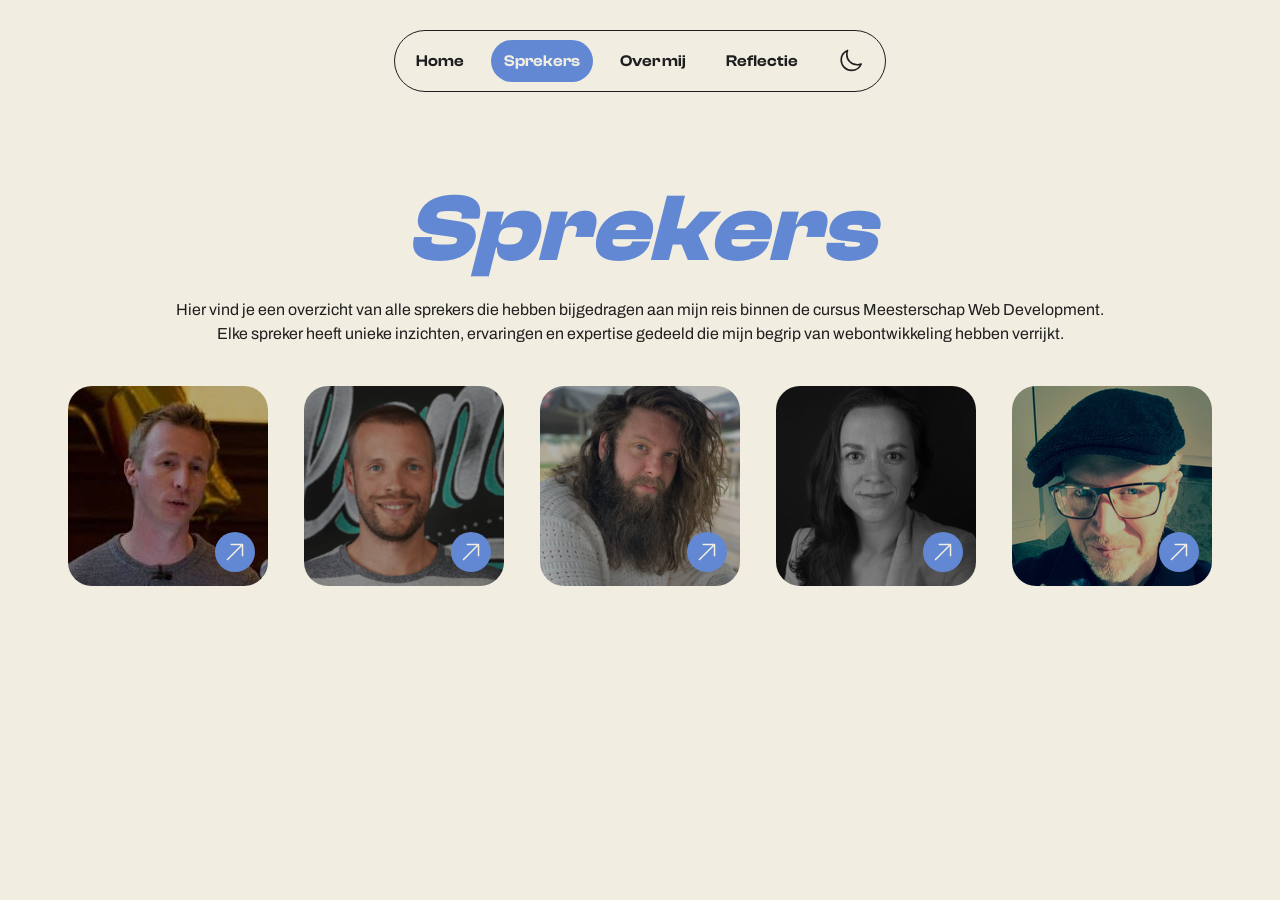
==== speakers.html @ 38be0c8f "sprekers Co-authored-by: Copilot <copilot@github.com>" ====
<!DOCTYPE html>
<html lang="en">
<head>
    <meta charset="UTF-8">
    <meta name="viewport" content="width=device-width, initial-scale=1.0">
    <title>Blog Kelly Kha</title>
    <link href="styles/style.css" rel="stylesheet">
    <link rel="icon" type="image/png" sizes="32x32" href="images/favicon-32x32.png?v=3">
</head>

<body class="container speakers">
    <header>
        <div>
            <a href="index.html">
                <img class="logo" src="images/logo.png" alt="logo">
            </a>

            <button class="menu">
                <svg xmlns="http://www.w3.org/2000/svg" fill="none" viewBox="0 0 24 24" stroke-width="1.5" stroke="currentColor">
                    <path stroke-linecap="round" stroke-linejoin="round" d="M3.75 6.75h16.5M3.75 12h16.5m-16.5 5.25h16.5" />
                </svg>
            </button>
        </div>


        <nav>
            <ul>
                <li><a href="index.html">Home</a></li>
                <li><a class="active" href="speakers.html">Sprekers</a></li>
                <li><a href="about.html">Over mij</a></li>
                <li><a href="reflection.html">Reflectie</a></li>

                <li>
                    <label for="colorscheme-btn">
                    <input type="checkbox" name="colorscheme-btn">
                    <svg xmlns="http://www.w3.org/2000/svg" fill="none" viewBox="0 0 24 24" stroke-width="1.5" stroke="currentColor" class="size-6">
                    <path stroke-linecap="round" stroke-linejoin="round" d="M21.752 15.002A9.72 9.72 0 0 1 18 15.75c-5.385 0-9.75-4.365-9.75-9.75 0-1.33.266-2.597.748-3.752A9.753 9.753 0 0 0 3 11.25C3 16.635 7.365 21 12.75 21a9.753 9.753 0 0 0 9.002-5.998Z" />
                    </svg>
                </label>
                </li>
            </ul>  
        </nav>
    </header>

    <section class="spreker-content">
        <h1>Sprekers</h1>
        <p>Hier vind je een overzicht van alle sprekers die hebben bijgedragen aan mijn reis binnen de cursus Meesterschap Web Development. <br> Elke spreker heeft unieke inzichten, ervaringen en expertise gedeeld die mijn begrip van webontwikkeling hebben verrijkt.</p>
        
        <div class="sprekers-container">
            <div class="sprekers-card">
                <div class="front">
                    <img src="images/spreker-kilian.png" alt="Kilian Valkhof">

                    <button> 
                        <a href="https://www.kilianvalkhof.com/" target="_blank">
                            <svg xmlns="http://www.w3.org/2000/svg" fill="none" viewBox="0 0 24 24" stroke-width="1.5" stroke="currentColor" class="size-6">
                            <path stroke-linecap="round" stroke-linejoin="round" d="m4.5 19.5 15-15m0 0H8.25m11.25 0v11.25" />
                            </svg>
                        </a>
                    </button>
                </div>
                <div class="back">
                    <h2>Kilian Valkhof</h2>
                    <div class="back-content">
                        <p>Polypane</p>
                        <p>Minder javascript</p>
                    </div>

                    <button> 
                        <a href="https://www.kilianvalkhof.com/" target="_blank">
                            <svg xmlns="http://www.w3.org/2000/svg" fill="none" viewBox="0 0 24 24" stroke-width="1.5" stroke="currentColor" class="size-6">
                            <path stroke-linecap="round" stroke-linejoin="round" d="m4.5 19.5 15-15m0 0H8.25m11.25 0v11.25" />
                            </svg>
                        </a>
                    </button>
                </div>
            </div>

            <div class="sprekers-card">
                <div class="front">
                    <img src="images/spreker-nils.png" alt="Nils Binder">

                    <button> 
                        <a href="https://www.kilianvalkhof.com/" target="_blank">
                            <svg xmlns="http://www.w3.org/2000/svg" fill="none" viewBox="0 0 24 24" stroke-width="1.5" stroke="currentColor" class="size-6">
                            <path stroke-linecap="round" stroke-linejoin="round" d="m4.5 19.5 15-15m0 0H8.25m11.25 0v11.25" />
                            </svg>
                        </a>
                    </button>
                </div>
                <div class="back">
                    <h2>Nils binder</h2>
                    <div class="back-content">
                        <p>9ELEMENTS</p>
                        <p>combine fun coding in the workfield</p>
                    </div>

                    <button> 
                        <a href="https://www.kilianvalkhof.com/" target="_blank">
                            <svg xmlns="http://www.w3.org/2000/svg" fill="none" viewBox="0 0 24 24" stroke-width="1.5" stroke="currentColor" class="size-6">
                            <path stroke-linecap="round" stroke-linejoin="round" d="m4.5 19.5 15-15m0 0H8.25m11.25 0v11.25" />
                            </svg>
                        </a>
                    </button>
                </div>
            </div>

            <div class="sprekers-card">
                <div class="front">
                    <img src="images/spreker-robbert.png" alt="Robbert Broersma">

                    <button> 
                        <a href="https://www.kilianvalkhof.com/" target="_blank">
                            <svg xmlns="http://www.w3.org/2000/svg" fill="none" viewBox="0 0 24 24" stroke-width="1.5" stroke="currentColor" class="size-6">
                            <path stroke-linecap="round" stroke-linejoin="round" d="m4.5 19.5 15-15m0 0H8.25m11.25 0v11.25" />
                            </svg>
                        </a>
                    </button>
                </div>
                <div class="back">
                    <h2>Robbert Broersma</h2>
                    <div class="back-content">
                        <p>NL design system</p>
                        <p>Opbouw van formulier</p>
                    </div>

                    <button> 
                        <a href="https://www.kilianvalkhof.com/" target="_blank">
                            <svg xmlns="http://www.w3.org/2000/svg" fill="none" viewBox="0 0 24 24" stroke-width="1.5" stroke="currentColor" class="size-6">
                            <path stroke-linecap="round" stroke-linejoin="round" d="m4.5 19.5 15-15m0 0H8.25m11.25 0v11.25" />
                            </svg>
                        </a>
                    </button>
                </div>
            </div>

            <div class="sprekers-card">
                <div class="front">
                    <img src="images/spreker-rosa.png" alt="Rosa Schuurman">

                    <button> 
                        <a href="https://www.kilianvalkhof.com/" target="_blank">
                            <svg xmlns="http://www.w3.org/2000/svg" fill="none" viewBox="0 0 24 24" stroke-width="1.5" stroke="currentColor" class="size-6">
                            <path stroke-linecap="round" stroke-linejoin="round" d="m4.5 19.5 15-15m0 0H8.25m11.25 0v11.25" />
                            </svg>
                        </a>
                    </button>
                </div>
                <div class="back">
                    <h2>Rosa Schuurman</h2>
                    <div class="back-content">
                        <p>travelling server</p>
                        <p>planned obsolescence</p>
                    </div>

                    <button> 
                        <a href="https://www.kilianvalkhof.com/" target="_blank">
                            <svg xmlns="http://www.w3.org/2000/svg" fill="none" viewBox="0 0 24 24" stroke-width="1.5" stroke="currentColor" class="size-6">
                            <path stroke-linecap="round" stroke-linejoin="round" d="m4.5 19.5 15-15m0 0H8.25m11.25 0v11.25" />
                            </svg>
                        </a>
                    </button>
                </div>
            </div>

            <div class="sprekers-card">
                <div class="front">
                    <img src="images/spreker-johan.png" alt="johan huijkman">

                    <button> 
                        <a href="https://www.kilianvalkhof.com/" target="_blank">
                            <svg xmlns="http://www.w3.org/2000/svg" fill="none" viewBox="0 0 24 24" stroke-width="1.5" stroke="currentColor" class="size-6">
                            <path stroke-linecap="round" stroke-linejoin="round" d="m4.5 19.5 15-15m0 0H8.25m11.25 0v11.25" />
                            </svg>
                        </a>
                    </button>
                </div>
                <div class="back">
                    <h2>johan huijkman</h2>
                    <div class="back-content">
                        <p>accessibility</p>
                    </div>

                    <button> 
                        <a href="https://www.kilianvalkhof.com/" target="_blank">
                            <svg xmlns="http://www.w3.org/2000/svg" fill="none" viewBox="0 0 24 24" stroke-width="1.5" stroke="currentColor" class="size-6">
                            <path stroke-linecap="round" stroke-linejoin="round" d="m4.5 19.5 15-15m0 0H8.25m11.25 0v11.25" />
                            </svg>
                        </a>
                    </button>
                </div>
            </div>
        </div>
    </section>

    


    <script src="script/script.js"></script>
</body>
</html>
---- styles/style.css ----
@import './fonts.css';
@import './base.css';

section {
    display: flex;
    flex-direction: column;
    align-items: center;
    gap: var(--size-xl);

    width: 100%;
    padding: var(--size-4xl) var(--size-2xl);
}

.overlay {
    display: none;
    position: fixed;
    inset: 0;
    background-color: rgba(0, 0, 0, 0.6);
    z-index: 5;
    transition: opacity 0.3s ease;
}

body.dimmed .overlay {
    display: block;
}

/* spreker styling */
.spreker-content{
    text-align: center;
}





/* flip animatie */
/* .sprekers-container{
  perspective: 800px;
}

.sprekers-cardd {
  position: relative;
  width: 200px;
  height: 200px;
  transform-style: preserve-3d;
}

.sprekers-card:hover {
  animation: flip 4s infinite linear;
}

.front, .back {
  position: absolute;
  width: 100%;
  height: 100%;
  backface-visibility: hidden;
}

.back {
  transform: rotateY(180deg);
  background: lightcoral;
}

.front {
  background: lightblue;
}

@keyframes flip {
  to {
    transform: rotateY(360deg);
  }
} */

.sprekers-container {
    perspective: 800px;
    display: inline-block;
    padding: 20px;

    display: flex;
    flex-direction: column;
    justify-content: center;
    gap: var(--size-4xl);
}

.sprekers-card {
    position: relative;
    width: 200px;
    height: 200px;
    transform-style: preserve-3d;

    transition: transform 0.6s;
}

.sprekers-card:hover {
    transform: rotateY(180deg) scale(1.2);
    z-index: 2;
}

.sprekers-container:has(.sprekers-card:hover) .sprekers-card {
    transform: scale(0.9);

    & img {
        filter: brightness(0.7) grayscale(100%);
    }
}

.sprekers-container:has(.sprekers-card:hover) .sprekers-card:hover {
    transform: rotateY(180deg) scale(1.2);

    & img {
        filter: brightness(0.7) grayscale(0%);
    }
}

.front, .back {
    border-radius: var(--size-2xl);
    overflow: hidden;
    position: absolute;
    width: 100%;
    height: 100%;
    backface-visibility: hidden;
}

.front img {
    width: 100%;
    height: 100%;
    object-fit: cover;
    filter: brightness(0.7);
}

.sprekers-card button {
    position: absolute;
    width: 40px;
    height: 40px;
    bottom: 1em;
    right: 1em;

    background: var(--colour-primary);
    border-radius: 50%;
    border: none;
    cursor: pointer;
    padding: 8px;

    & svg {
        color: var(--colour-background);
    }
}

.back {
  background: var(--colour-text);
  color: var(--colour-background);
  transform: rotateY(180deg);
  padding: var(--size-2xl) var(--size-xl);

  display: flex;
  flex-direction: column;
  gap: var(--size-base);
  justify-content: center;
  align-items: center;
}

.back h2{
    color: var(--colour-background);
    font-family: 'ClashDisplay-semibold', serif;
    text-transform: uppercase;
}

.back-content {
    display: flex;
    flex-direction: column;
    align-items: center;
    height: fit-content;
    gap: var(--size-xxs);
}

.back p{
    font-family: 'Archivo-Regular', serif;
    font-size: var(--size-xs);
    border: solid 1px var(--colour-background);
    width: fit-content;
    border-radius: 25px;
    padding: var(--size-xxs) var(--size-xs);
}


@media (min-width: 768px) {
	.container{
		max-width: 768px;
	}

    section {
        padding: var(--size-6xl) var(--size-4xl);
    }

    p {
        font-size: var(--size-sm);
    }

    .header-container {
        align-self: center;
        text-align: center;
        width: 60%;
        
        & div:nth-of-type(1) {
            display: flex;
            flex-direction: column;
            gap: var(--size-xxs);
        }

        & .header-image {
            position: relative;
            margin-top: var(--size-9xl);
            min-height: 300px;
            width: 100%;

            & img {
                position: absolute;
                left: 50%;
                transform: translateX(-50%);
                bottom: 0;

                transition: transform 0.3s ease;
            }

            & .item-header:nth-child(2) {
                width: 15vw;
                transform: translate(-120%, -60%) rotate(-10deg);
                cursor: pointer;
            }

            & .item-header:nth-child(2):hover{
                transform: translate(-120%, -75%) rotate(-10deg);
            }

            & .item-header:nth-child(2).is-active {
                z-index: 10;
                transform: translate(-200%, -120%) rotate(0deg) scale(1.8);
            }
        }
    }

    .index h1,
    .speakers h1 {
        font-size: var(--size-8xl);
        font-style: italic;
        color: var(--colour-primary);
    }

    .index h2{
        font-size: var(--size-xl);
        color: var(--colour-primary);
        font-family: 'ClashDisplay-light', serif;
        text-transform: uppercase;
    }

    .back h2{
        font-size: var(--size-xl);
    }

    .sprekers-container {
        flex-direction: row;
    }

}

@media (min-width: 1024px) {
	.container{
		max-width: 1024px;
	}

    section {
        padding: var(--size-6xl) var(--size-6xl);
    }

    p {
        font-size: var(--size-base);
    }
}

@media (min-width: 1280px) {
	.container{
		max-width: 1280px;
	}
}

@media (min-width: 1536px) {
	.container{
		max-width: 1536px;
	}
    
}
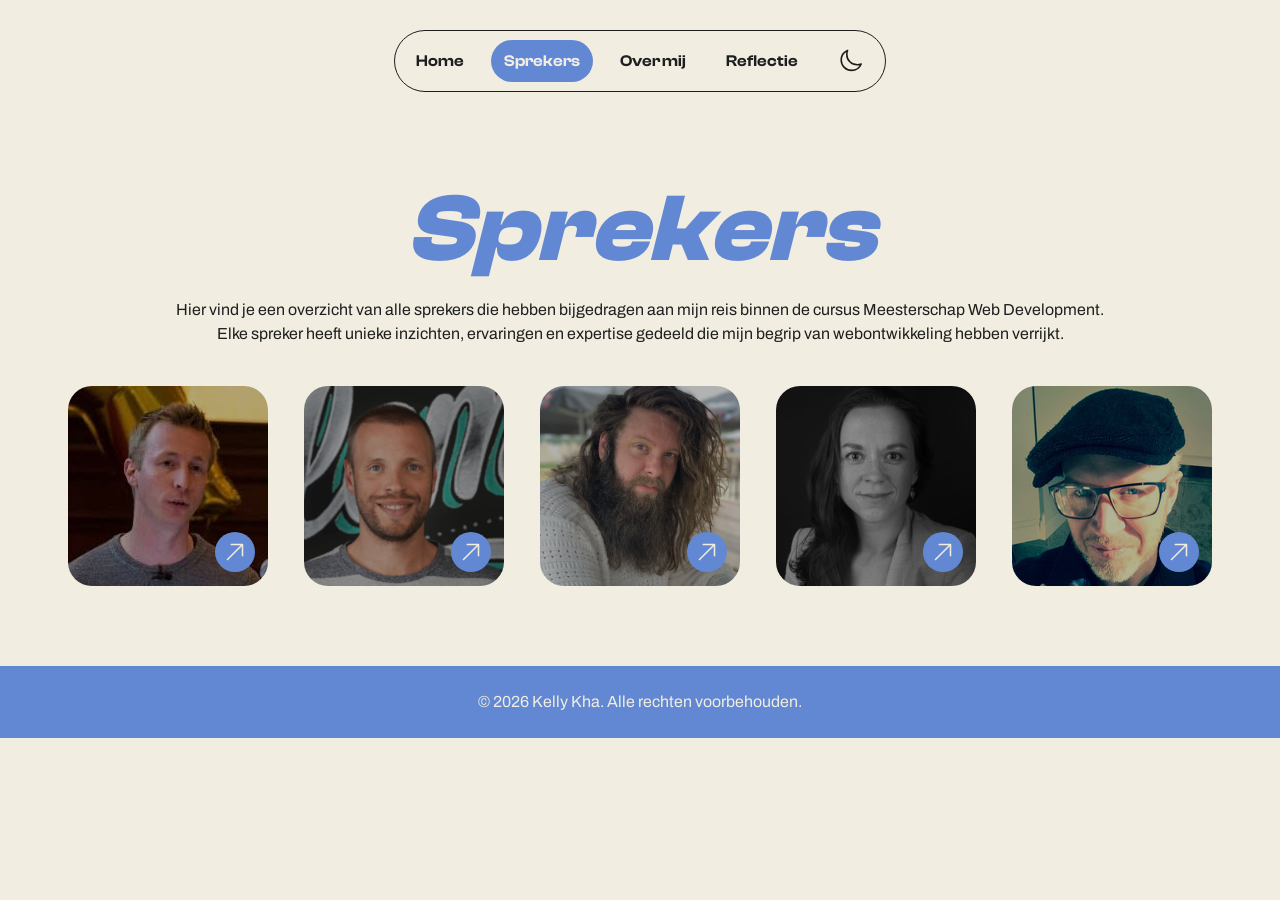
==== commit 10bd83e1: "update Co-authored-by: Copilot <copilot@github.com>" ====
--- a/speakers.html
+++ b/speakers.html
@@ -195,6 +195,9 @@
 
     
 
+    <footer>
+        <p>© 2026 Kelly Kha. Alle rechten voorbehouden.</p>
+    </footer>
 
     <script src="script/script.js"></script>
 </body>
--- a/styles/style.css
+++ b/styles/style.css
@@ -29,6 +29,9 @@
     text-align: center;
 }
 
+.index{
+    overflow-x: hidden;
+}
 
 
 
@@ -73,7 +76,6 @@
 
 .sprekers-container {
     perspective: 800px;
-    display: inline-block;
     padding: 20px;
 
     display: flex;
@@ -167,21 +169,80 @@
 
 .back-content {
     display: flex;
+    width: 100%;
     flex-direction: column;
+    justify-content: center;
     align-items: center;
-    height: fit-content;
     gap: var(--size-xxs);
 }
 
 .back p{
     font-family: 'Archivo-Regular', serif;
     font-size: var(--size-xs);
+    text-align: center;
+
     border: solid 1px var(--colour-background);
-    width: fit-content;
+    width: 100%;
     border-radius: 25px;
     padding: var(--size-xxs) var(--size-xs);
 }
 
+.sprekers-container{
+    animation-name: appear-from-left;
+    animation-timeline: view();
+    animation-range: cover 0% contain 50%;
+    animation-fill-mode: both;
+}
+
+.spreker-content h1, 
+.spreker-content p:not(.back-content p){
+    animation-name: appear-from-right;
+    animation-timeline: view();
+    animation-range: cover 0% contain 50%;
+    animation-fill-mode: both;
+}
+
+footer {
+    text-align: center;
+    padding: var(--size-2xl) var(--size-2xl);
+    background-color: var(--colour-primary);
+    color: var(--colour-background);
+    font-family: 'Archivo-Regular', serif;
+    font-size: var(--size-sm);
+}
+
+/* animaties */
+@keyframes appear{
+	0%{
+		opacity: 0%;
+		scale: 0.5;
+	}
+	
+	100%{
+		opacity: 1;
+		scale: 1;
+	}
+}
+
+@keyframes appear-from-left{
+	0%{
+        transform: translateX(-100%);
+	}
+	
+	100%{
+        transform: translateX(0);
+	}
+}
+
+@keyframes appear-from-right{
+    0%{
+        transform: translateX(100%);
+    }
+    
+    100%{
+        transform: translateX(0);
+    }
+}
 
 @media (min-width: 768px) {
 	.container{
@@ -200,6 +261,8 @@
         align-self: center;
         text-align: center;
         width: 60%;
+
+        margin-top: -5em;
         
         & div:nth-of-type(1) {
             display: flex;
@@ -239,6 +302,10 @@
         }
     }
 
+    .index{
+        gap: var(--size-9xl);
+    }
+
     .index h1,
     .speakers h1 {
         font-size: var(--size-8xl);
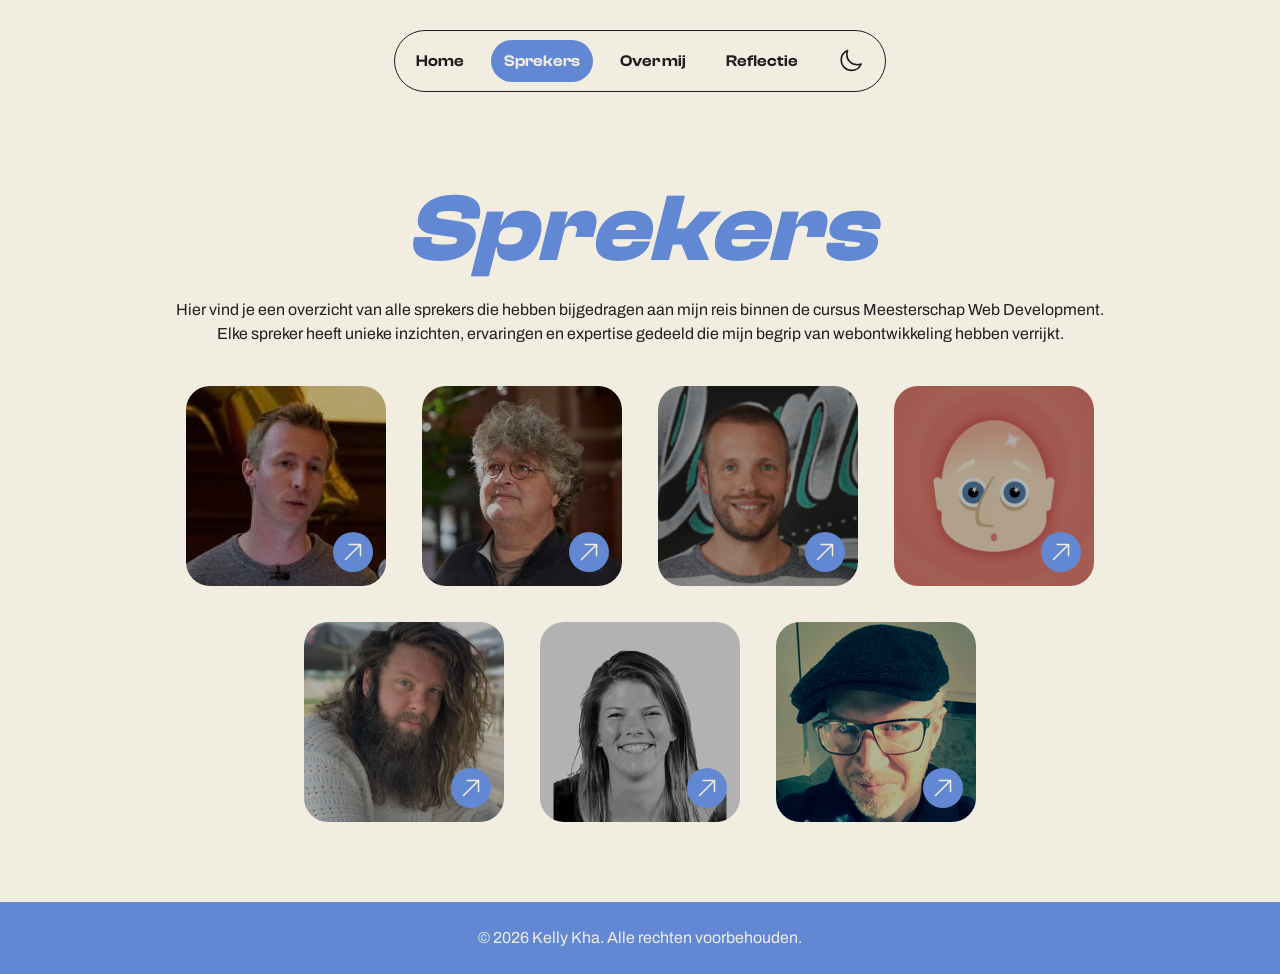
==== commit 99d4a663: "even updaten" ====
--- a/speakers.html
+++ b/speakers.html
@@ -44,156 +44,249 @@
 
     <section class="spreker-content">
         <h1>Sprekers</h1>
-        <p>Hier vind je een overzicht van alle sprekers die hebben bijgedragen aan mijn reis binnen de cursus Meesterschap Web Development. <br> Elke spreker heeft unieke inzichten, ervaringen en expertise gedeeld die mijn begrip van webontwikkeling hebben verrijkt.</p>
-        
+        <p>Hier vind je een overzicht van alle sprekers die hebben bijgedragen aan mijn reis binnen de cursus
+            Meesterschap Web Development. <br> Elke spreker heeft unieke inzichten, ervaringen en expertise gedeeld die
+            mijn begrip van webontwikkeling hebben verrijkt.</p>
+
         <div class="sprekers-container">
-            <div class="sprekers-card">
-                <div class="front">
-                    <img src="images/spreker-kilian.png" alt="Kilian Valkhof">
-
-                    <button> 
-                        <a href="https://www.kilianvalkhof.com/" target="_blank">
-                            <svg xmlns="http://www.w3.org/2000/svg" fill="none" viewBox="0 0 24 24" stroke-width="1.5" stroke="currentColor" class="size-6">
-                            <path stroke-linecap="round" stroke-linejoin="round" d="m4.5 19.5 15-15m0 0H8.25m11.25 0v11.25" />
-                            </svg>
-                        </a>
-                    </button>
-                </div>
-                <div class="back">
-                    <h2>Kilian Valkhof</h2>
-                    <div class="back-content">
-                        <p>Polypane</p>
-                        <p>Minder javascript</p>
-                    </div>
-
-                    <button> 
-                        <a href="https://www.kilianvalkhof.com/" target="_blank">
-                            <svg xmlns="http://www.w3.org/2000/svg" fill="none" viewBox="0 0 24 24" stroke-width="1.5" stroke="currentColor" class="size-6">
-                            <path stroke-linecap="round" stroke-linejoin="round" d="m4.5 19.5 15-15m0 0H8.25m11.25 0v11.25" />
-                            </svg>
-                        </a>
-                    </button>
-                </div>
-            </div>
-
-            <div class="sprekers-card">
-                <div class="front">
-                    <img src="images/spreker-nils.png" alt="Nils Binder">
-
-                    <button> 
-                        <a href="https://www.kilianvalkhof.com/" target="_blank">
-                            <svg xmlns="http://www.w3.org/2000/svg" fill="none" viewBox="0 0 24 24" stroke-width="1.5" stroke="currentColor" class="size-6">
-                            <path stroke-linecap="round" stroke-linejoin="round" d="m4.5 19.5 15-15m0 0H8.25m11.25 0v11.25" />
-                            </svg>
-                        </a>
-                    </button>
-                </div>
-                <div class="back">
-                    <h2>Nils binder</h2>
-                    <div class="back-content">
-                        <p>9ELEMENTS</p>
-                        <p>combine fun coding in the workfield</p>
-                    </div>
-
-                    <button> 
-                        <a href="https://www.kilianvalkhof.com/" target="_blank">
-                            <svg xmlns="http://www.w3.org/2000/svg" fill="none" viewBox="0 0 24 24" stroke-width="1.5" stroke="currentColor" class="size-6">
-                            <path stroke-linecap="round" stroke-linejoin="round" d="m4.5 19.5 15-15m0 0H8.25m11.25 0v11.25" />
-                            </svg>
-                        </a>
-                    </button>
-                </div>
-            </div>
-
-            <div class="sprekers-card">
-                <div class="front">
-                    <img src="images/spreker-robbert.png" alt="Robbert Broersma">
-
-                    <button> 
-                        <a href="https://www.kilianvalkhof.com/" target="_blank">
-                            <svg xmlns="http://www.w3.org/2000/svg" fill="none" viewBox="0 0 24 24" stroke-width="1.5" stroke="currentColor" class="size-6">
-                            <path stroke-linecap="round" stroke-linejoin="round" d="m4.5 19.5 15-15m0 0H8.25m11.25 0v11.25" />
-                            </svg>
-                        </a>
-                    </button>
-                </div>
-                <div class="back">
-                    <h2>Robbert Broersma</h2>
-                    <div class="back-content">
-                        <p>NL design system</p>
-                        <p>Opbouw van formulier</p>
-                    </div>
-
-                    <button> 
-                        <a href="https://www.kilianvalkhof.com/" target="_blank">
-                            <svg xmlns="http://www.w3.org/2000/svg" fill="none" viewBox="0 0 24 24" stroke-width="1.5" stroke="currentColor" class="size-6">
-                            <path stroke-linecap="round" stroke-linejoin="round" d="m4.5 19.5 15-15m0 0H8.25m11.25 0v11.25" />
-                            </svg>
-                        </a>
-                    </button>
-                </div>
-            </div>
-
-            <div class="sprekers-card">
-                <div class="front">
-                    <img src="images/spreker-rosa.png" alt="Rosa Schuurman">
-
-                    <button> 
-                        <a href="https://www.kilianvalkhof.com/" target="_blank">
-                            <svg xmlns="http://www.w3.org/2000/svg" fill="none" viewBox="0 0 24 24" stroke-width="1.5" stroke="currentColor" class="size-6">
-                            <path stroke-linecap="round" stroke-linejoin="round" d="m4.5 19.5 15-15m0 0H8.25m11.25 0v11.25" />
-                            </svg>
-                        </a>
-                    </button>
-                </div>
-                <div class="back">
-                    <h2>Rosa Schuurman</h2>
-                    <div class="back-content">
-                        <p>travelling server</p>
-                        <p>planned obsolescence</p>
-                    </div>
-
-                    <button> 
-                        <a href="https://www.kilianvalkhof.com/" target="_blank">
-                            <svg xmlns="http://www.w3.org/2000/svg" fill="none" viewBox="0 0 24 24" stroke-width="1.5" stroke="currentColor" class="size-6">
-                            <path stroke-linecap="round" stroke-linejoin="round" d="m4.5 19.5 15-15m0 0H8.25m11.25 0v11.25" />
-                            </svg>
-                        </a>
-                    </button>
-                </div>
-            </div>
-
-            <div class="sprekers-card">
-                <div class="front">
-                    <img src="images/spreker-johan.png" alt="johan huijkman">
-
-                    <button> 
-                        <a href="https://www.kilianvalkhof.com/" target="_blank">
-                            <svg xmlns="http://www.w3.org/2000/svg" fill="none" viewBox="0 0 24 24" stroke-width="1.5" stroke="currentColor" class="size-6">
-                            <path stroke-linecap="round" stroke-linejoin="round" d="m4.5 19.5 15-15m0 0H8.25m11.25 0v11.25" />
-                            </svg>
-                        </a>
-                    </button>
-                </div>
-                <div class="back">
-                    <h2>johan huijkman</h2>
-                    <div class="back-content">
-                        <p>accessibility</p>
-                    </div>
-
-                    <button> 
-                        <a href="https://www.kilianvalkhof.com/" target="_blank">
-                            <svg xmlns="http://www.w3.org/2000/svg" fill="none" viewBox="0 0 24 24" stroke-width="1.5" stroke="currentColor" class="size-6">
-                            <path stroke-linecap="round" stroke-linejoin="round" d="m4.5 19.5 15-15m0 0H8.25m11.25 0v11.25" />
-                            </svg>
-                        </a>
-                    </button>
+            <div class="sprekers-card-container">
+                <div class="sprekers-card">
+                    <div class="front">
+                        <img src="images/spreker-kilian.png" alt="Kilian Valkhof">
+                        <button>
+                            <a href="/sprekers/wn-kilian.html">
+                                <svg xmlns="http://www.w3.org/2000/svg" fill="none" viewBox="0 0 24 24"
+                                    stroke-width="1.5" stroke="currentColor" class="size-6">
+                                    <path stroke-linecap="round" stroke-linejoin="round"
+                                        d="m4.5 19.5 15-15m0 0H8.25m11.25 0v11.25" />
+                                </svg>
+                            </a>
+                        </button>
+                    </div>
+
+                    <div class="back">
+                        <h2>Kilian Valkhof</h2>
+                        <div class="back-content">
+                            <p>Polypane</p>
+                            <p>Minder javascript</p>
+                        </div>
+                        <button>
+                            <a href="/sprekers/wn-kilian.html">
+                                <svg xmlns="http://www.w3.org/2000/svg" fill="none" viewBox="0 0 24 24"
+                                    stroke-width="1.5" stroke="currentColor" class="size-6">
+                                    <path stroke-linecap="round" stroke-linejoin="round"
+                                        d="m4.5 19.5 15-15m0 0H8.25m11.25 0v11.25" />
+                                </svg>
+                            </a>
+                        </button>
+                    </div>
+
+                </div>
+            </div>
+
+            <div class="sprekers-card-container">
+                <div class="sprekers-card">
+                    <div class="front">
+                        <img src="images/spreker-peter.png" alt="Peter Paul Koch">
+                        <button>
+                            <a href="/sprekers/wn-peter.html">
+                                <svg xmlns="http://www.w3.org/2000/svg" fill="none" viewBox="0 0 24 24"
+                                    stroke-width="1.5" stroke="currentColor" class="size-6">
+                                    <path stroke-linecap="round" stroke-linejoin="round"
+                                        d="m4.5 19.5 15-15m0 0H8.25m11.25 0v11.25" />
+                                </svg>
+                            </a>
+                        </button>
+                    </div>
+
+                    <div class="back">
+                        <h2>Peter Paul Koch</h2>
+                        <div class="back-content">
+                            <p>9ELEMENTS</p>
+                            <p>combine fun coding in the workfield</p>
+                        </div>
+                        <button>
+                            <a href="/sprekers/wn-peter.html">
+                                <svg xmlns="http://www.w3.org/2000/svg" fill="none" viewBox="0 0 24 24"
+                                    stroke-width="1.5" stroke="currentColor" class="size-6">
+                                    <path stroke-linecap="round" stroke-linejoin="round"
+                                        d="m4.5 19.5 15-15m0 0H8.25m11.25 0v11.25" />
+                                </svg>
+                            </a>
+                        </button>
+                    </div>
+                    
+                </div>
+            </div>
+
+            <div class="sprekers-card-container">
+                <div class="sprekers-card">
+                    <div class="front">
+                        <img src="images/spreker-nils.png" alt="Nils Binder">
+                        <button>
+                            <a href="/sprekers/wn-nils.html">
+                                <svg xmlns="http://www.w3.org/2000/svg" fill="none" viewBox="0 0 24 24"
+                                    stroke-width="1.5" stroke="currentColor" class="size-6">
+                                    <path stroke-linecap="round" stroke-linejoin="round"
+                                        d="m4.5 19.5 15-15m0 0H8.25m11.25 0v11.25" />
+                                </svg>
+                            </a>
+                        </button>
+                    </div>
+                    <div class="back">
+                        <h2>Nils binder</h2>
+                        <div class="back-content">
+                            <p>9ELEMENTS</p>
+                            <p>combine fun coding in the workfield</p>
+                        </div>
+                        <button>
+                            <a href="/sprekers/wn-nils.html">
+                                <svg xmlns="http://www.w3.org/2000/svg" fill="none" viewBox="0 0 24 24"
+                                    stroke-width="1.5" stroke="currentColor" class="size-6">
+                                    <path stroke-linecap="round" stroke-linejoin="round"
+                                        d="m4.5 19.5 15-15m0 0H8.25m11.25 0v11.25" />
+                                </svg>
+                            </a>
+                        </button>
+                    </div>
+                </div>
+            </div>
+
+            <div class="sprekers-card-container">
+                <div class="sprekers-card">
+                    <div class="front">
+                        <img src="images/spreker-sanne.png" alt="Sanne 't Hooft">
+                        <button>
+                            <a href="/sprekers/wn-sanne.html">
+                                <svg xmlns="http://www.w3.org/2000/svg" fill="none" viewBox="0 0 24 24"
+                                    stroke-width="1.5" stroke="currentColor" class="size-6">
+                                    <path stroke-linecap="round" stroke-linejoin="round"
+                                        d="m4.5 19.5 15-15m0 0H8.25m11.25 0v11.25" />
+                                </svg>
+                            </a>
+                        </button>
+                    </div>
+
+                    <div class="back">
+                        <h2>Sanne 't Hooft</h2>
+                        <div class="back-content">
+                            <p>9ELEMENTS</p>
+                            <p>combine fun coding in the workfield</p>
+                        </div>
+                        <button>
+                            <a href="/sprekers/wn-sanne.html">
+                                <svg xmlns="http://www.w3.org/2000/svg" fill="none" viewBox="0 0 24 24"
+                                    stroke-width="1.5" stroke="currentColor" class="size-6">
+                                    <path stroke-linecap="round" stroke-linejoin="round"
+                                        d="m4.5 19.5 15-15m0 0H8.25m11.25 0v11.25" />
+                                </svg>
+                            </a>
+                        </button>
+                    </div>
+                    
+                </div>
+            </div>
+
+            <div class="sprekers-card-container">
+                <div class="sprekers-card">
+                    <div class="front">
+                        <img src="images/spreker-robbert.png" alt="Robbert Broersma">
+                        <button>
+                            <a href="/sprekers/wn-robbert.html">
+                                <svg xmlns="http://www.w3.org/2000/svg" fill="none" viewBox="0 0 24 24"
+                                    stroke-width="1.5" stroke="currentColor" class="size-6">
+                                    <path stroke-linecap="round" stroke-linejoin="round"
+                                        d="m4.5 19.5 15-15m0 0H8.25m11.25 0v11.25" />
+                                </svg>
+                            </a>
+                        </button>
+                    </div>
+                    <div class="back">
+                        <h2>Robbert Broersma</h2>
+                        <div class="back-content">
+                            <p>NL design system</p>
+                            <p>Opbouw van formulier</p>
+                        </div>
+                        <button>
+                            <a href="/sprekers/wn-robbert.html">
+                                <svg xmlns="http://www.w3.org/2000/svg" fill="none" viewBox="0 0 24 24"
+                                    stroke-width="1.5" stroke="currentColor" class="size-6">
+                                    <path stroke-linecap="round" stroke-linejoin="round"
+                                        d="m4.5 19.5 15-15m0 0H8.25m11.25 0v11.25" />
+                                </svg>
+                            </a>
+                        </button>
+                    </div>
+                </div>
+            </div>
+
+            <div class="sprekers-card-container">
+                <div class="sprekers-card">
+                    <div class="front">
+                        <img src="images/spreker-rosa.png" alt="Rosa Schuurman">
+                        <button>
+                            <a href="/sprekers/wn-rosa.html">
+                                <svg xmlns="http://www.w3.org/2000/svg" fill="none" viewBox="0 0 24 24"
+                                    stroke-width="1.5" stroke="currentColor" class="size-6">
+                                    <path stroke-linecap="round" stroke-linejoin="round"
+                                        d="m4.5 19.5 15-15m0 0H8.25m11.25 0v11.25" />
+                                </svg>
+                            </a>
+                        </button>
+                    </div>
+                    <div class="back">
+                        <h2>Rosa Schuurman</h2>
+                        <div class="back-content">
+                            <p>travelling server</p>
+                            <p>planned obsolescence</p>
+                        </div>
+                        <button>
+                            <a href="/sprekers/wn-rosa.html">
+                                <svg xmlns="http://www.w3.org/2000/svg" fill="none" viewBox="0 0 24 24"
+                                    stroke-width="1.5" stroke="currentColor" class="size-6">
+                                    <path stroke-linecap="round" stroke-linejoin="round"
+                                        d="m4.5 19.5 15-15m0 0H8.25m11.25 0v11.25" />
+                                </svg>
+                            </a>
+                        </button>
+                    </div>
+                </div>
+            </div>
+
+            <div class="sprekers-card-container">
+                <div class="sprekers-card">
+                    <div class="front">
+                        <img src="images/spreker-johan.png" alt="johan huijkman">
+                        <button>
+                            <a href="/sprekers/wn-johan.html">
+                                <svg xmlns="http://www.w3.org/2000/svg" fill="none" viewBox="0 0 24 24"
+                                    stroke-width="1.5" stroke="currentColor" class="size-6">
+                                    <path stroke-linecap="round" stroke-linejoin="round"
+                                        d="m4.5 19.5 15-15m0 0H8.25m11.25 0v11.25" />
+                                </svg>
+                            </a>
+                        </button>
+                    </div>
+                    <div class="back">
+                        <h2>johan huijkman</h2>
+                        <div class="back-content">
+                            <p>accessibility</p>
+                        </div>
+                        <button>
+                            <a href="/sprekers/wn-johan.html">
+                                <svg xmlns="http://www.w3.org/2000/svg" fill="none" viewBox="0 0 24 24"
+                                    stroke-width="1.5" stroke="currentColor" class="size-6">
+                                    <path stroke-linecap="round" stroke-linejoin="round"
+                                        d="m4.5 19.5 15-15m0 0H8.25m11.25 0v11.25" />
+                                </svg>
+                            </a>
+                        </button>
+                    </div>
                 </div>
             </div>
         </div>
     </section>
-
-    
+   
 
     <footer>
         <p>© 2026 Kelly Kha. Alle rechten voorbehouden.</p>
--- a/styles/style.css
+++ b/styles/style.css
@@ -1,5 +1,6 @@
 @import './fonts.css';
 @import './base.css';
+@import './spreker.css';
 
 section {
     display: flex;
@@ -82,6 +83,7 @@
     flex-direction: column;
     justify-content: center;
     gap: var(--size-4xl);
+    cursor: pointer;
 }
 
 .sprekers-card {
@@ -93,7 +95,8 @@
     transition: transform 0.6s;
 }
 
-.sprekers-card:hover {
+/* de hover zit nu op een container ipv de kaart zelf zodat hover het niet raar doet */
+.sprekers-card-container:hover .sprekers-card {
     transform: rotateY(180deg) scale(1.2);
     z-index: 2;
 }
@@ -190,7 +193,7 @@
 .sprekers-container{
     animation-name: appear-from-left;
     animation-timeline: view();
-    animation-range: cover 0% contain 50%;
+    animation-range: cover 0% contain 10%;
     animation-fill-mode: both;
 }
 
@@ -211,6 +214,64 @@
     font-size: var(--size-sm);
 }
 
+
+/* vakken */
+.vakken-content-wrapper {
+    /* width: 100%;
+    display: flex;
+    justify-content: center; */
+    /* background-color: var(--colour-primary); */
+}
+.vakken-content {
+    display: flex;
+    flex-direction: column;
+    gap: var(--size-4xl);
+    width: 100%;
+}
+
+.vakken-content .vak-link {
+    display: block;
+    width: 100%;
+    border: 1px solid var(--colour-primary);
+    border-radius: var(--size-2xl);
+    padding: var(--size-2xl);
+    background-color: var(--colour-background);
+    text-decoration: none;
+    color: var(--colour-text);
+
+    & article {
+        display: flex;
+        flex-direction: column;
+        gap: var(--size-2xl);
+        align-items: center;
+
+        & div{
+            display: flex;
+            flex-direction: column;
+            gap: var(--size-xxs);
+            align-items: center;
+        }
+
+        & button{
+            background-color: var(--colour-primary);
+            color: var(--colour-background);
+            border: none;
+            width: 60%;
+            text-transform: uppercase;
+            padding: var(--size-xxs) var(--size-base);
+            border-radius: 25px;
+        }
+    }
+
+    & img {
+        width: 100%;
+        height: 200px;
+        object-fit: cover;
+        border-radius: var(--size-2xl);
+    }
+}
+
+
 /* animaties */
 @keyframes appear{
 	0%{
@@ -326,8 +387,14 @@
 
     .sprekers-container {
         flex-direction: row;
-    }
-
+        max-width: 100%;
+        flex-wrap: wrap;
+    }
+
+    .vakken-content{
+        display: grid;
+        grid-template-columns: repeat(3, 1fr);
+    }
 }
 
 @media (min-width: 1024px) {
